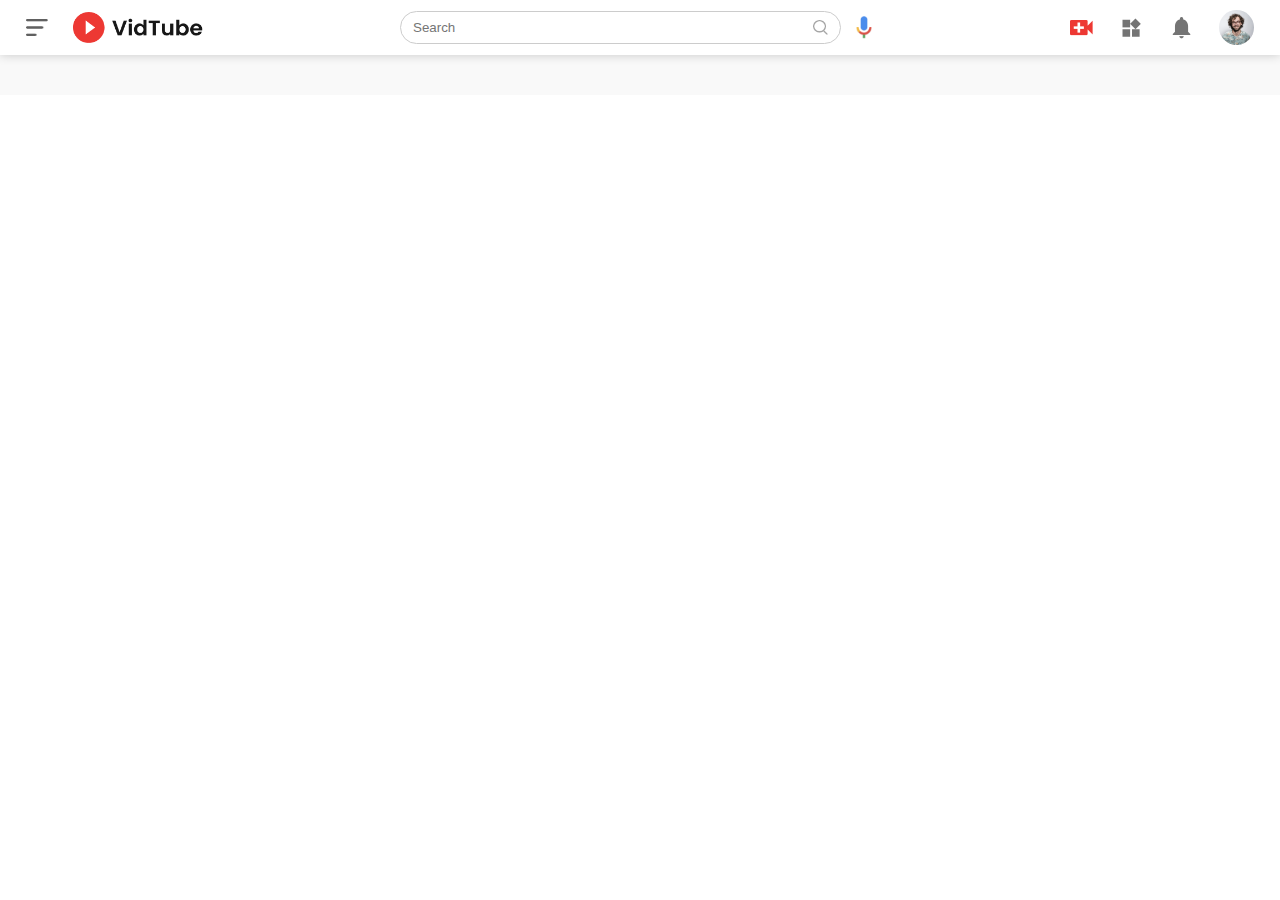
==== play-video.html @ 04efe30c "wip" ====
<!DOCTYPE html>
<html lang="en">
<head>
  <meta charset="UTF-8">
  <meta http-equiv="X-UA-Compatible" content="IE=edge">
  <meta name="viewport" content="width=device-width, initial-scale=1.0">
  <title>Play Video</title>
  <link rel="stylesheet" href="style.css">
</head>
<body>

  <!-- Start of Navigation Bar -->

  <nav class="flex-div">
    <div class="nav-left flex-div">
      <img class="menu-icon" src="images/menu.png" alt="menu-icon">
      <img class="logo" src="images/logo.png" alt="logo">
    </div>
    <div class="nav-middle flex-div">
        <div class="search-box flex-div">
          <input type="text" placeholder="Search">
          <img src="images/search.png" alt="search">
        </div>
        <img class="mic-icon" src="images/voice-search.png" alt="">
    </div>
    <div class="nav-right flex-div">
      <img src="images/upload.png" alt="menu-icon">
      <img src="images/more.png" alt="menu-icon">
      <img src="images/notification.png" alt="menu-icon">
      <img class="user-icon" src="images/Jack.png" alt="menu-icon">
    </div>
  </nav>

  <!-- End of Navigation Bar -->

  <div class="container">
    
  </div>
  
</body>
</html>
---- style.css ----
/* Global CSS */
*{
  margin: 0;
  padding: 0;
  font-family: 'poppins', sans-serif;
  box-sizing: border-box;
}
a{
  text-decoration: none;
  color: #5a5a5a;
}
img{
  cursor: pointer;
}

/* Start of navbar */

.flex-div{
  display: flex;
  align-items: center;
}
nav{
  padding: 10px 2%;
  justify-content: space-between;
  box-shadow: 0 0 10px rgba(0, 0, 0, 0.2 );
  background: #fff;
  position: sticky;
  top: 0;
  z-index: 10;
}
.nav-right img{
  width: 25px;
  margin-right: 25px;
}
.nav-right .user-icon{
  width: 35px;
  border-radius: 50%;
  margin-right: 0;
}
.nav-left .menu-icon{
  width: 22px;
  margin-right: 25px;
}
.nav-left .logo{
  width: 130px;
}
.nav-middle .mic-icon{
  width: 16px;
}
.nav-middle .search-box{
  border: 1px solid #ccc;
  margin-right: 15px;
  padding: 8px 12px;
  border-radius: 25px;
}
.nav-middle .search-box input{
  width: 400px;
  border: 0;
  outline: 0;
  background: transparent;
}
.nav-middle .search-box img{
  width: 15px;
}

/* End of navbar */

.sidebar{
  background: #fff;
  width: 15%;
  height: 100vh;
  position: fixed;
  top: 0;
  padding-left: 2%;
  padding-top: 80px;
}
.shortcut-link a img{
  width: 20px;
  margin-right: 20px;

}
.shortcut-link a img:hover{
  color: #ed3833;
}
.shortcut-link a{
  display: flex;
  align-items: center;
  margin-bottom: 20px;
  width: fit-content;
  flex-wrap: wrap;
}
.shortcut-link a p:hover{
  color: #ed3833;
}
.shortcut-link a:first-child{
  color: #ed3833;
}
.sidebar hr{
  border: 0;
  height: 1px;
  background-color: #ccc;
  width: 85%;
}
.subscribed-list h3{
  font-size: 13px;
  margin: 20px 0;
  color: #5a5a5a;
}
.subscribed-list a{
  display: flex;
  align-items: center;
  margin-bottom: 20px;
  width: fit-content;
  flex-wrap: wrap;
}
.subscribed-list a img{
  width: 23px;
  border-radius: 50%;
  margin-right: 20px;
}
.small-sidebar{
  width: 5%;
  transition: 0.5s;
}
.small-sidebar a p{
  display: none;
  transition: 0.5s;
}
.small-sidebar h3{
  display: none;
}
.small-sidebar hr{
  width: 50%;
  margin-bottom: 25px;
}

/* Start of Sidebar */

/* Start of main body css */

.container{
  background: #f9f9f9;
  padding-left: 17%;
  padding-right: 2%;
  padding-top: 20px;
  padding-bottom: 20px;
}
.large-container{
  padding-left: 7%;
}
.banner{
  width: 100%;
}
.banner img{
  width: 100%;
  border-radius: 8px;
}
.list-container{
  display: grid;
  grid-template-columns: repeat(auto-fit, minmax(250px, 1fr));
  grid-column-gap: 16px;
  grid-row-gap: 30px;
  margin-top: 15px;
}
.vid-list .thumbnail{
  width: 100%;
  border-radius: 5px;
}
.vid-list .flex-div{
  align-items: flex-start;
  margin-top: px;
}
.vid-list .flex-div img{
  width: 35px;
  margin-right: 10px;
  border-radius: 50%;
}
.vid-info{
  color: #5a5a5a;
  font-size: 13px;
}
.vid-info a{
  color: #000;
  font-weight: 600;
  display: block;
  margin-bottom: 5px;
}
/* Endof main body css */

/* Media query */
@media (max-width: 900px){
  .menu-icon{
    display: none;
  }
  .sidebar{
    display: none;
  }
  .container, .large-container{
    padding-left: 5%;
    padding-right: 5%;
  }
  .nav-right img{
    display: none;
  }
  .nav-right .user-icon{
    display: block;
    width: 30px;
  }
  .nav-middle .search-box input{
    width: 100px;
  }
  .nav-middle .mic-icon{
    display: none;
  }
  .logo{
    width: 90px;
  }
}
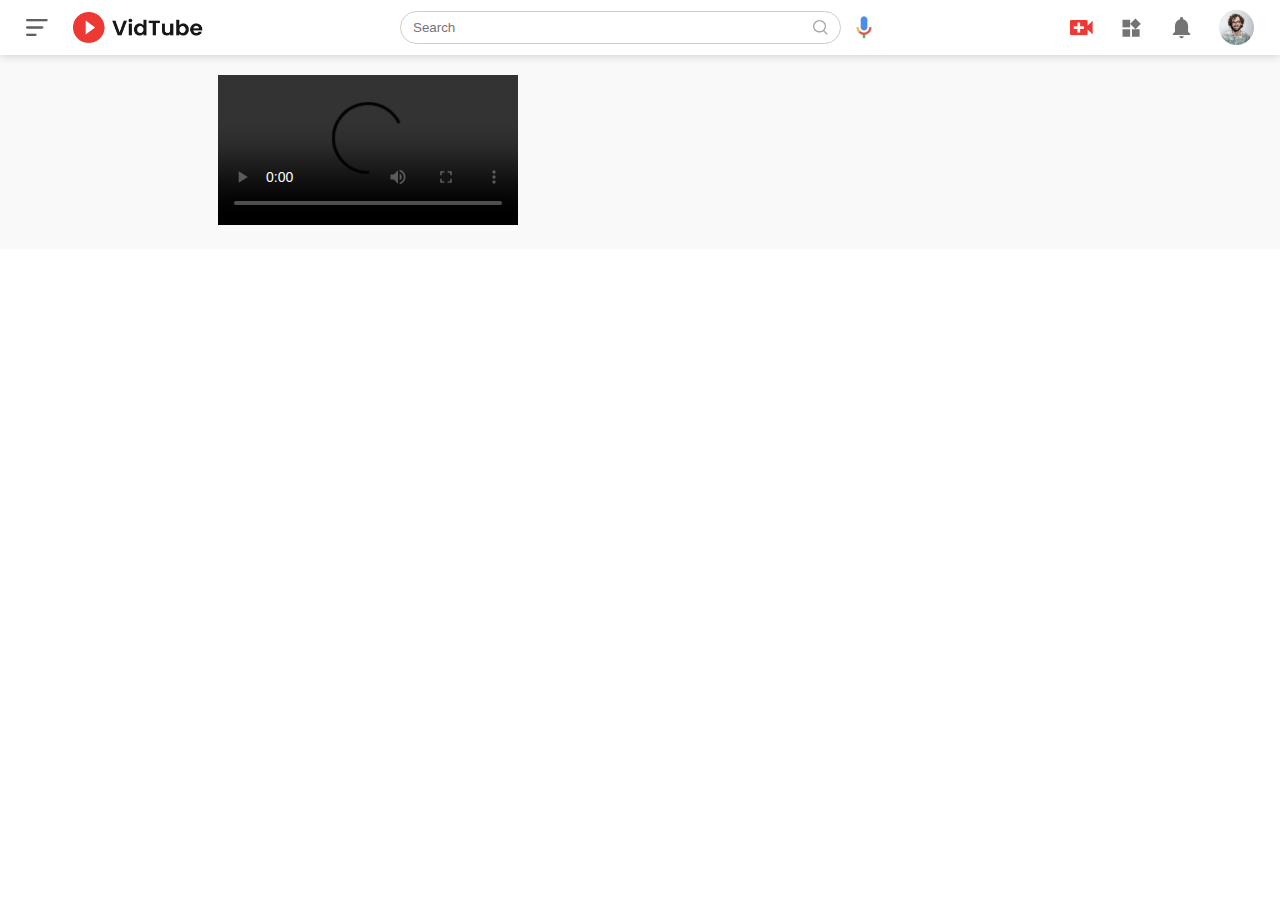
==== commit 05be2721: "wip" ====
--- a/play-video.html
+++ b/play-video.html
@@ -34,7 +34,16 @@
   <!-- End of Navigation Bar -->
 
   <div class="container">
-    
+    <div class="row">
+      <div class="play-video">
+        <video controls autoplay>
+          <source src="images/video.mp4" type="video/mp4s">
+        </video>
+      </div>
+      <div class="right-sidebar">
+
+      </div>
+    </div>
   </div>
   
 </body>
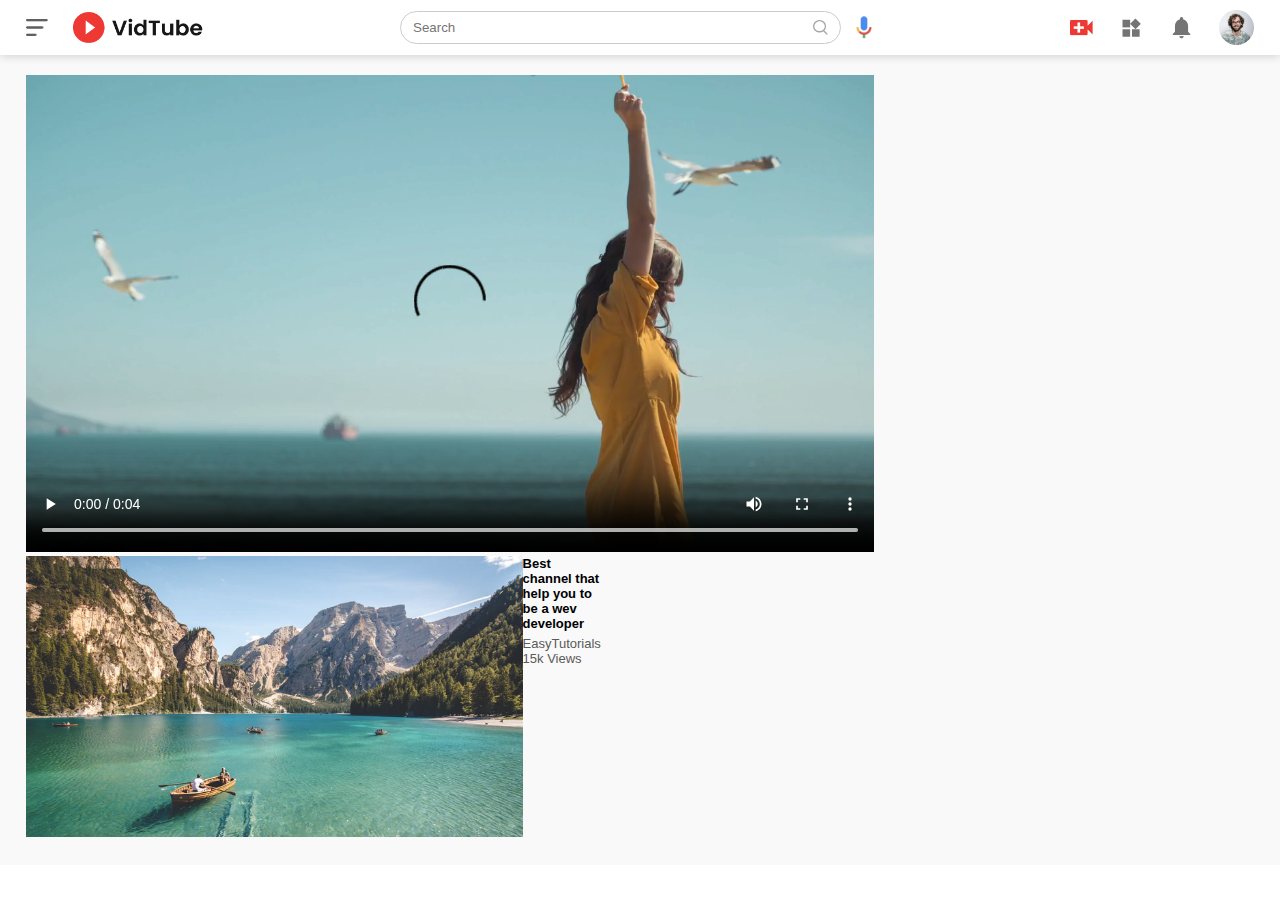
==== commit 725f9b04: "wip" ====
--- a/play-video.html
+++ b/play-video.html
@@ -33,15 +33,23 @@
 
   <!-- End of Navigation Bar -->
 
-  <div class="container">
+  <div class="container play-container">
     <div class="row">
       <div class="play-video">
         <video controls autoplay>
-          <source src="images/video.mp4" type="video/mp4s">
+          <source src="images/video.mp4" type="video/mp4">
         </video>
       </div>
       <div class="right-sidebar">
-
+        <div class="side-video-list">
+          <a href="#" class="small-thumbnial"></a>
+          <img src="images/thumbnail1.png" alt="">
+          <div class="vid-info">
+            <a href="">Best channel that help you to be a wev developer</a>
+              <p>EasyTutorials</p>
+              <p>15k Views</p>
+          </div>
+        </div>
       </div>
     </div>
   </div>
--- a/style.css
+++ b/style.css
@@ -187,7 +187,40 @@
 }
 /* Endof main body css */
 
+/* Play Video CSS */
+
+.play-container{
+  padding-left: 2%;
+}
+.row{
+  display: flex;
+  justify-content: space-between;
+  flex-wrap: wrap;
+}
+.play-video{
+  flex-basis: 69%;
+}
+.right-sidebar{
+  flex-basis: 30%;
+}
+.play-video video{
+  width: 100%;
+}
+.side-video-list{
+  display: flex;
+  justify-content: space-between;
+  margin-bottom: 8px;
+}
+.side-video-list img{
+  width: 100#;
+}
+.side-video-list small-thumbnils{
+  flex-basis: 45;
+}
+
+
 /* Media query */
+
 @media (max-width: 900px){
   .menu-icon{
     display: none;
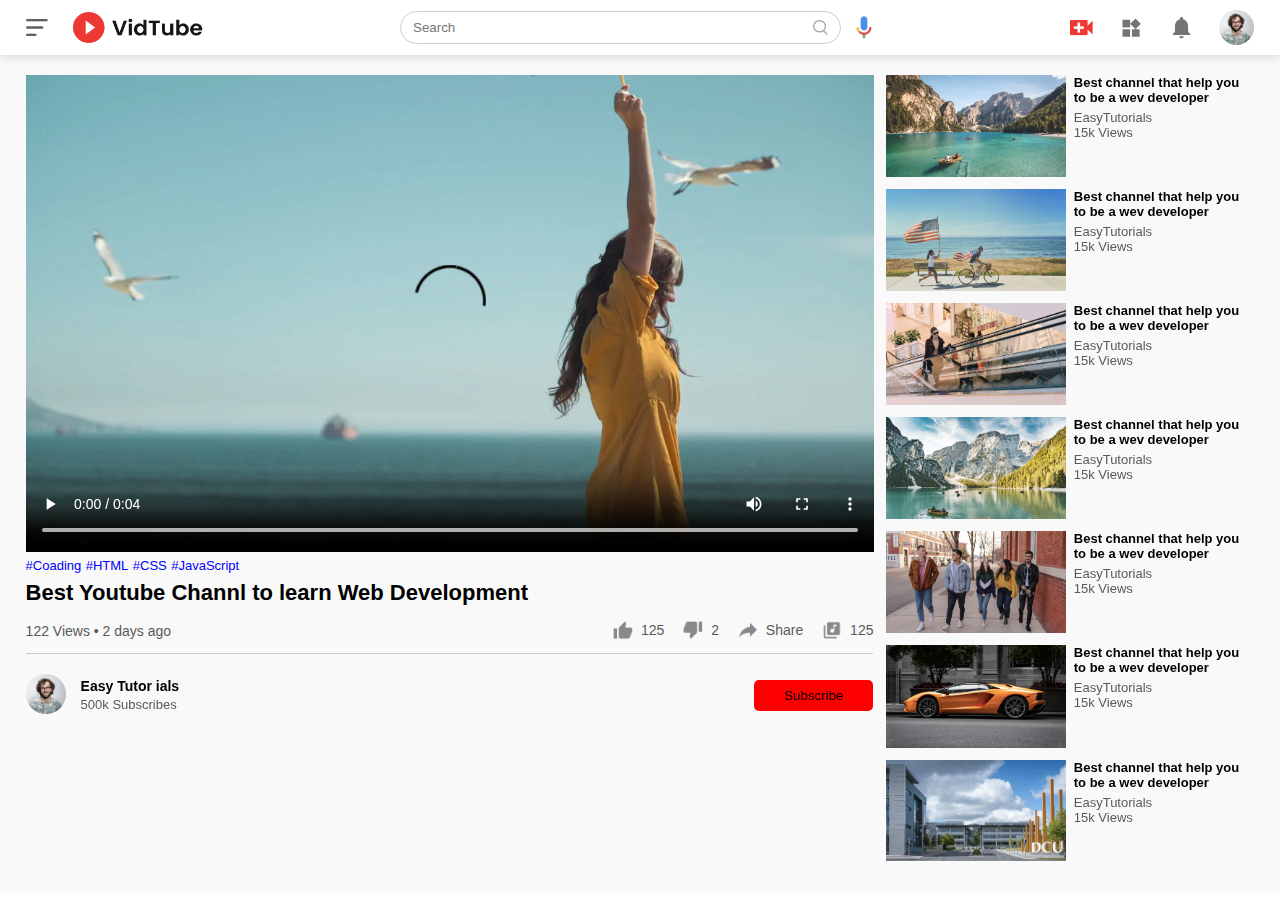
==== commit bd0d66c3: "wip" ====
--- a/play-video.html
+++ b/play-video.html
@@ -39,11 +39,89 @@
         <video controls autoplay>
           <source src="images/video.mp4" type="video/mp4">
         </video>
+        <div class="tags">
+          <a href="#">#Coading</a> <a href="#">#HTML</a> <a href="#">#CSS</a> <a href="#">#JavaScript</a>
+        </div>
+        <h3>Best Youtube Channl to learn Web 
+          Development
+        </h3>
+        <div class="play-video-info">
+          <p>122 Views &bull; 2 days ago</p>
+          <div>
+            <a href="#"><img src="images/like.png" alt="">125</a>
+            <a href="#"><img src="images/dislike.png" alt="">2</a>
+            <a href="#"><img src="images/share.png" alt="">Share</a>
+            <a href="#"><img src="images/save.png" alt="">125</a>
+          </div>
+        </div>
+        <hr>
+        <div class="publisher">
+          <a href="#"><img src="images/Jack.png" alt=""></a>
+          <div>
+            <p>Easy Tutor ials</p>
+            <span>500k Subscribes</span>
+          </div>
+          <button type="button">Subscribe</button>
+        </div>
       </div>
       <div class="right-sidebar">
         <div class="side-video-list">
-          <a href="#" class="small-thumbnial"></a>
-          <img src="images/thumbnail1.png" alt="">
+          <a href="#" class="small-thumbnail">
+          <img src="images/thumbnail1.png" alt=""></a>
+          <div class="vid-info">
+            <a href="">Best channel that help you to be a wev developer</a>
+              <p>EasyTutorials</p>
+              <p>15k Views</p>
+          </div>
+        </div>
+        <div class="side-video-list">
+          <a href="#" class="small-thumbnail">
+          <img src="images/thumbnail2.png" alt=""></a>
+          <div class="vid-info">
+            <a href="">Best channel that help you to be a wev developer</a>
+              <p>EasyTutorials</p>
+              <p>15k Views</p>
+          </div>
+        </div>
+        <div class="side-video-list">
+          <a href="#" class="small-thumbnail">
+          <img src="images/thumbnail3.png" alt=""></a>
+          <div class="vid-info">
+            <a href="">Best channel that help you to be a wev developer</a>
+              <p>EasyTutorials</p>
+              <p>15k Views</p>
+          </div>
+        </div>
+        <div class="side-video-list">
+          <a href="#" class="small-thumbnail">
+          <img src="images/thumbnail4.png" alt=""></a>
+          <div class="vid-info">
+            <a href="">Best channel that help you to be a wev developer</a>
+              <p>EasyTutorials</p>
+              <p>15k Views</p>
+          </div>
+        </div>
+        <div class="side-video-list">
+          <a href="#" class="small-thumbnail">
+          <img src="images/thumbnail5.png" alt=""></a>
+          <div class="vid-info">
+            <a href="">Best channel that help you to be a wev developer</a>
+              <p>EasyTutorials</p>
+              <p>15k Views</p>
+          </div>
+        </div>
+        <div class="side-video-list">
+          <a href="#" class="small-thumbnail">
+          <img src="images/thumbnail6.png" alt=""></a>
+          <div class="vid-info">
+            <a href="">Best channel that help you to be a wev developer</a>
+              <p>EasyTutorials</p>
+              <p>15k Views</p>
+          </div>
+        </div>
+        <div class="side-video-list">
+          <a href="#" class="small-thumbnail">
+          <img src="images/thumbnail7.png" alt=""></a>
           <div class="vid-info">
             <a href="">Best channel that help you to be a wev developer</a>
               <p>EasyTutorials</p>
--- a/style.css
+++ b/style.css
@@ -212,12 +212,80 @@
   margin-bottom: 8px;
 }
 .side-video-list img{
-  width: 100#;
-}
-.side-video-list small-thumbnils{
-  flex-basis: 45;
-}
-
+  width: 100%;
+}
+.side-video-list .small-thumbnail{
+  flex-basis: 49%;
+}
+.side-video-list .vid-info{
+  flex-basis: 49%;
+}
+.play-video .tags a{
+  color: #0000ff;
+  font-size: 13px;
+}
+.play-video h3{
+  font-weight: 600;
+  font-size: 22px;
+  padding-top: 6px;
+  padding-bottom: 4px;
+}
+.play-video .play-video-info{
+  display: flex;
+  align-items: center;
+  justify-content: space-between;
+  flex-wrap: wrap;
+  margin-top: 10px;
+  font-size: 14px;
+  color: #5a5a5a;
+}
+.play-video .play-video-info a img{
+  width: 20px;
+  margin-right: 8px;
+}
+.play-video .play-video-info a{
+  display: inline-flex;
+  align-items: center;
+  margin-left: 15px;
+}
+.play-video hr{
+  border: 0;
+  height: 1px;
+  background: #ccc;
+  margin:10px 0;
+}
+.publisher{
+  display: flex;
+  align-items: center;
+  margin-top: 20px;
+}
+.publisher div{
+  flex: 1;
+  line-height: 18px;
+}
+.publisher img{
+  width: 40px;
+  border-radius: 50%;
+  margin-right: 15px;
+}
+.publisher div p{
+  color: #000;
+  font-weight: 600;
+  font-size: 14px;
+}
+.publisher div span{
+  font-size: 13px;
+  color: #5a5a5a;
+}
+.publisher button{
+  background: red;
+  color: fff;
+  padding: 8px 30px;
+  border: 0;
+  outline: 0;
+  border-radius: 5px;
+  cursor: pointer;
+}
 
 /* Media query */
 
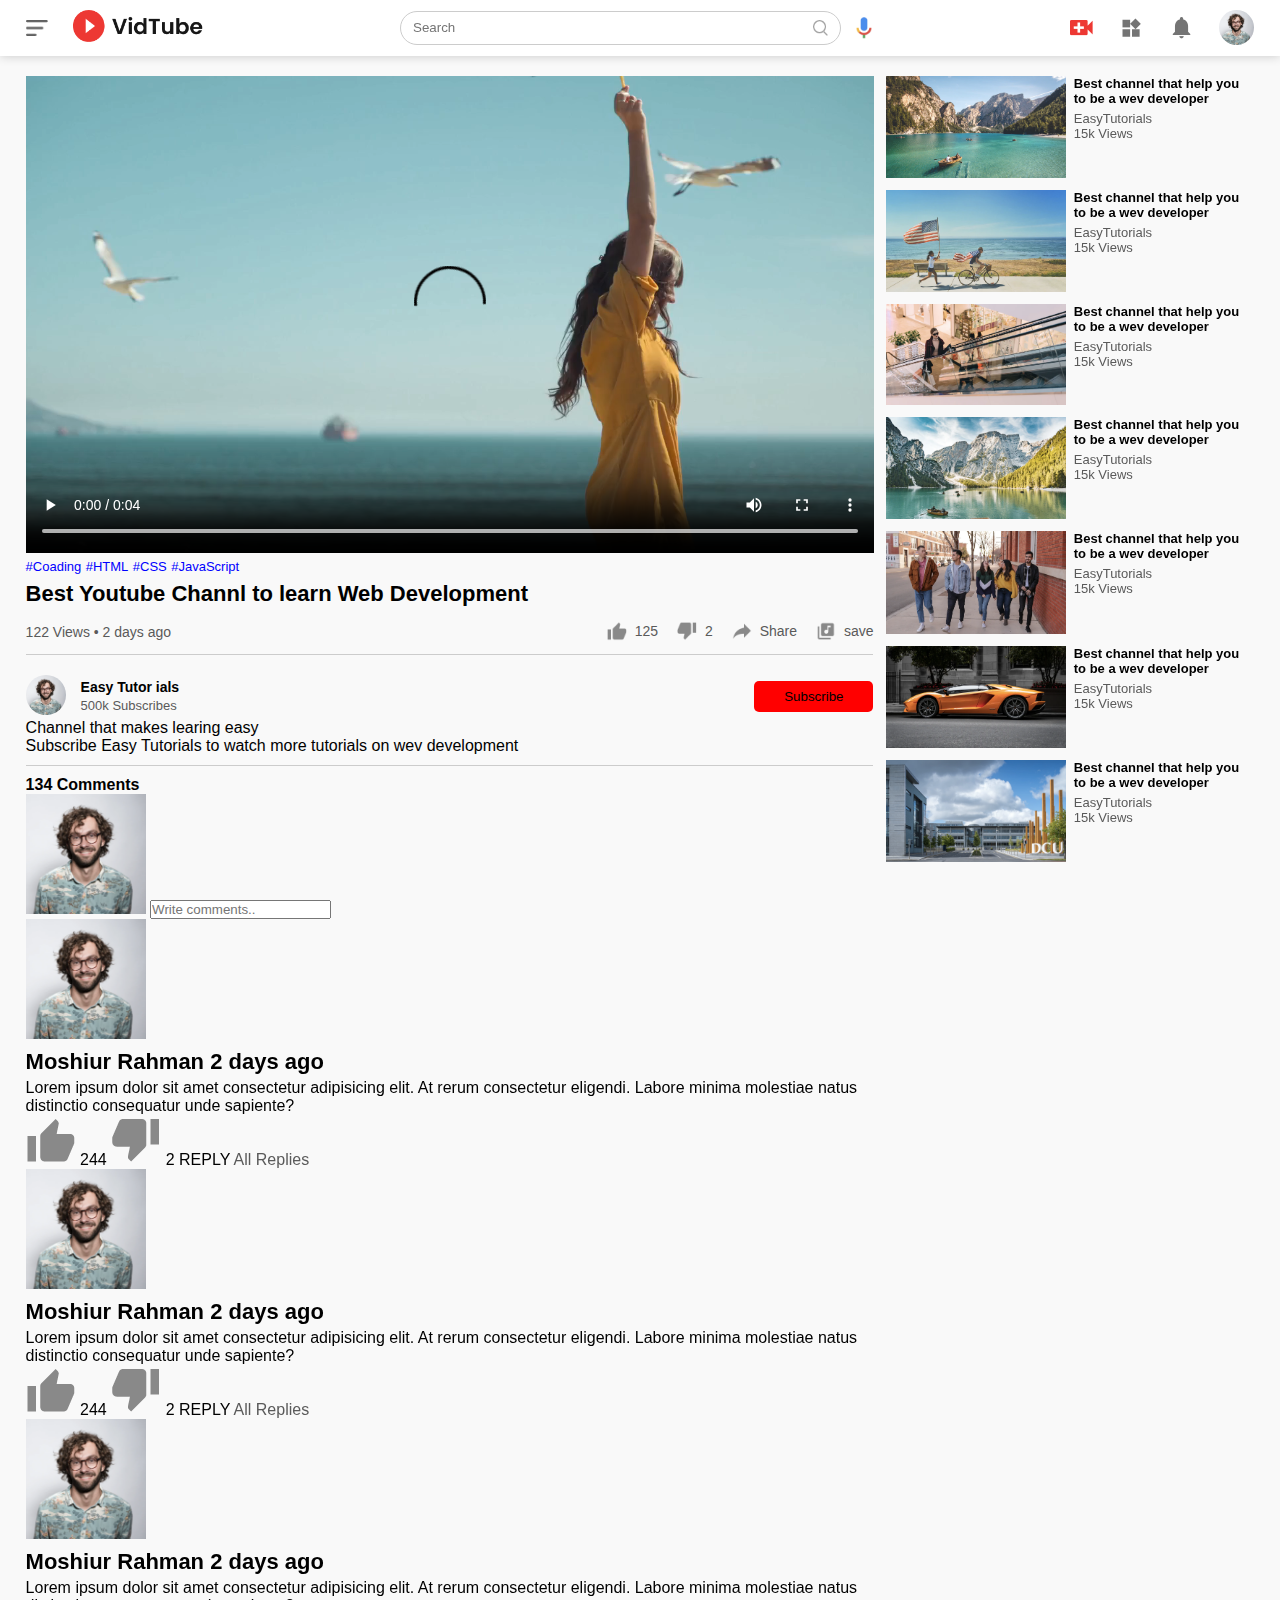
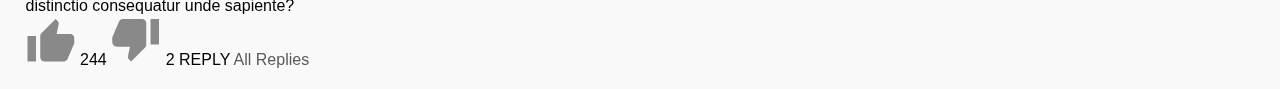
==== commit 310ab64e: "added single video play page" ====
--- a/play-video.html
+++ b/play-video.html
@@ -14,7 +14,7 @@
   <nav class="flex-div">
     <div class="nav-left flex-div">
       <img class="menu-icon" src="images/menu.png" alt="menu-icon">
-      <img class="logo" src="images/logo.png" alt="logo">
+      <a href="index.html"><img class="logo" src="images/logo.png" alt="logo"></a>
     </div>
     <div class="nav-middle flex-div">
         <div class="search-box flex-div">
@@ -51,7 +51,7 @@
             <a href="#"><img src="images/like.png" alt="">125</a>
             <a href="#"><img src="images/dislike.png" alt="">2</a>
             <a href="#"><img src="images/share.png" alt="">Share</a>
-            <a href="#"><img src="images/save.png" alt="">125</a>
+            <a href="#"><img src="images/save.png" alt="">save</a>
           </div>
         </div>
         <hr>
@@ -63,6 +63,62 @@
           </div>
           <button type="button">Subscribe</button>
         </div>
+        <div class="vid-desvription">
+          <p>Channel that makes learing easy</p>
+          <p>Subscribe Easy Tutorials to watch more tutorials on wev development</p>
+          <hr>
+          <h4>134 Comments</h4>
+          <div class="add-comment">
+            <img src="images/Jack.png" alt="">
+            <input type="text" placeholder="Write comments..">
+          </div>
+          <div class="old-comment">
+            <img src="images/Jack.png" alt="">
+            <div>
+              <h3>Moshiur Rahman <span>2 days ago</span></h3>
+              <p>Lorem ipsum dolor sit amet consectetur adipisicing elit. At rerum consectetur eligendi. Labore minima molestiae natus distinctio consequatur unde sapiente?</p>
+              <div class="comment-action">
+                <img src="images/like.png" alt="like">
+                <span>244</span>
+                <img src="images/dislike.png" alt="">
+                <span>2</span>
+                <span>REPLY</span>
+                <a href="#">All Replies</a>
+              </div>
+            </div>
+          </div>
+          <div class="old-comment">
+            <img src="images/Jack.png" alt="">
+            <div>
+              <h3>Moshiur Rahman <span>2 days ago</span></h3>
+              <p>Lorem ipsum dolor sit amet consectetur adipisicing elit. At rerum consectetur eligendi. Labore minima molestiae natus distinctio consequatur unde sapiente?</p>
+              <div class="comment-action">
+                <img src="images/like.png" alt="like">
+                <span>244</span>
+                <img src="images/dislike.png" alt="">
+                <span>2</span>
+                <span>REPLY</span>
+                <a href="#">All Replies</a>
+              </div>
+            </div>
+          </div>
+          <div class="old-comment">
+            <img src="images/Jack.png" alt="">
+            <div>
+              <h3>Moshiur Rahman <span>2 days ago</span></h3>
+              <p>Lorem ipsum dolor sit amet consectetur adipisicing elit. At rerum consectetur eligendi. Labore minima molestiae natus distinctio consequatur unde sapiente?</p>
+              <div class="comment-action">
+                <img src="images/like.png" alt="like">
+                <span>244</span>
+                <img src="images/dislike.png" alt="">
+                <span>2</span>
+                <span>REPLY</span>
+                <a href="#">All Replies</a>
+              </div>
+            </div>
+          </div>
+        </div>
+        
       </div>
       <div class="right-sidebar">
         <div class="side-video-list">
